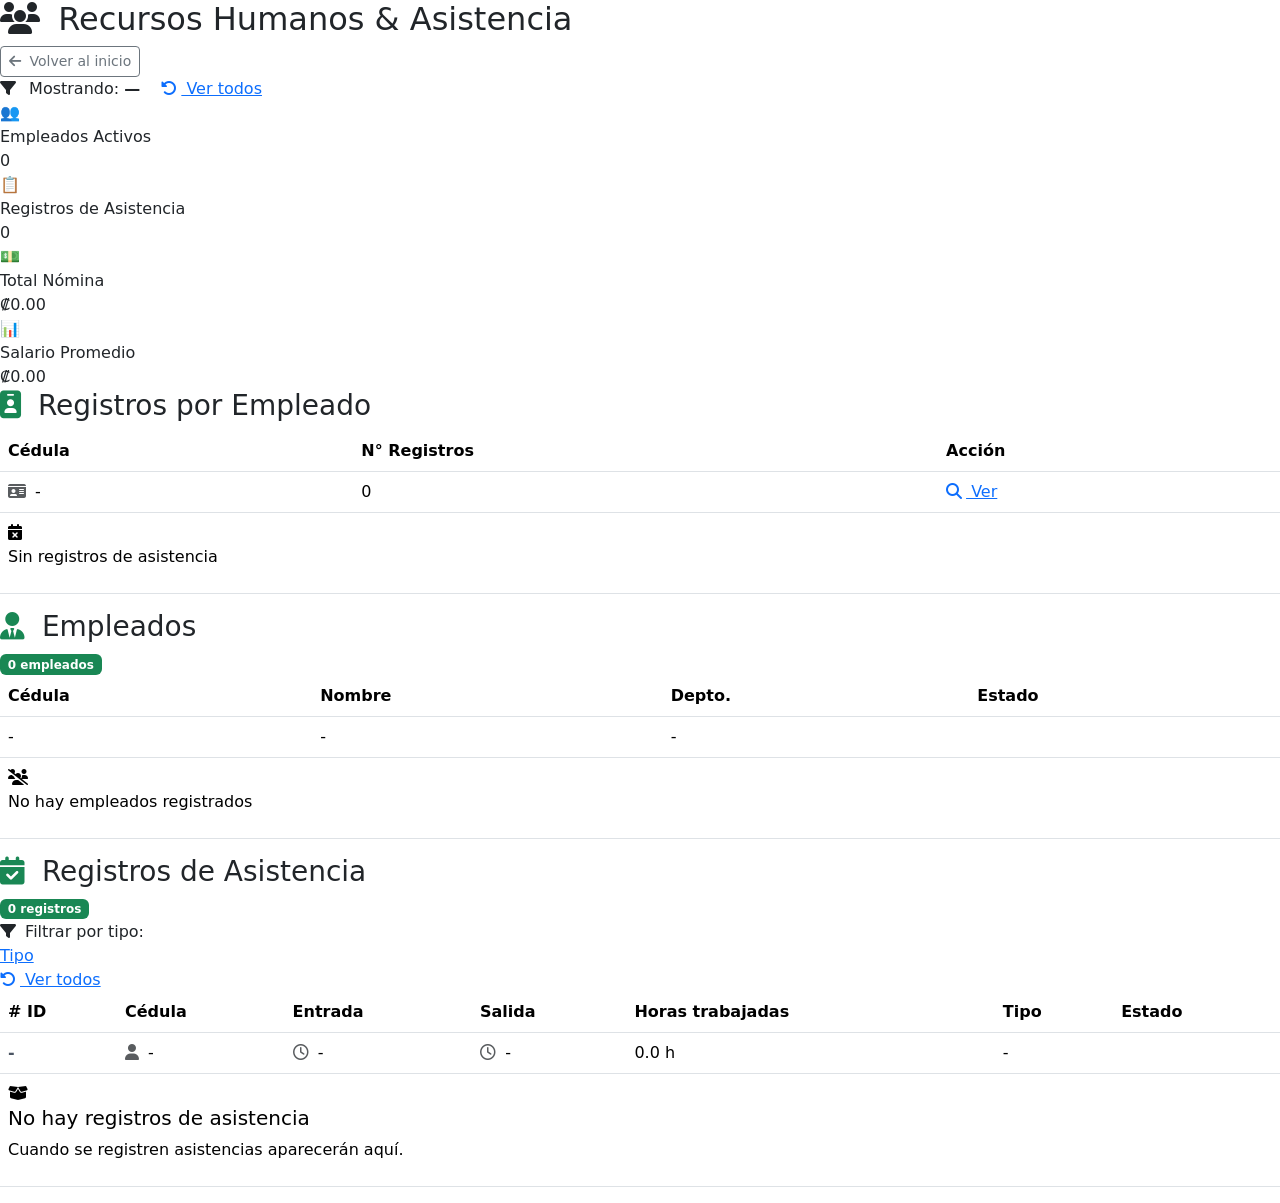
==== Macrobiotica/src/main/resources/templates/admin-rrhh.html @ abfe8f9d "Recursos Humanos/Asistencia" ====
<!DOCTYPE html>
<html lang="es" xmlns:th="http://www.thymeleaf.org">
<head>
    <meta charset="UTF-8">
    <meta name="viewport" content="width=device-width, initial-scale=1.0">
    <title>RRHH / Asistencia - Admin | Salud con Amor</title>

    <!-- Google Fonts -->
    <link href="https://fonts.googleapis.com/css2?family=Outfit:wght@300;400;500;600;700&display=swap" rel="stylesheet">
    <!-- Bootstrap -->
    <link href="https://cdn.jsdelivr.net/npm/bootstrap@5.3.3/dist/css/bootstrap.min.css" rel="stylesheet" crossorigin="anonymous">
    <!-- Font Awesome -->
    <link rel="stylesheet" href="https://cdnjs.cloudflare.com/ajax/libs/font-awesome/6.4.0/css/all.min.css">
    <!-- CSS propio -->
    <link rel="stylesheet" th:href="@{/css/admin-rrhh.css}">
</head>
<body>

<main class="rrhh-container">

    <!-- ══ ENCABEZADO ══ -->
    <div class="rrhh-header">
        <h2>
            <i class="fas fa-users me-2" style="color: var(--accent-green);"></i>
            Recursos Humanos &amp; Asistencia
        </h2>
        <a th:href="@{/}" class="btn btn-outline-secondary btn-sm">
            <i class="fas fa-arrow-left me-1"></i> Volver al inicio
        </a>
    </div>

    <!-- Alerta de filtro activo -->
    <div th:if="${filtroActivo}" class="alert-filter">
        <i class="fas fa-filter me-2"></i>
        Mostrando: <strong th:text="${filtroActivo}">—</strong>
        <a th:href="@{/admin/rrhh}" class="btn-reset ms-3">
            <i class="fas fa-rotate-left me-1"></i> Ver todos
        </a>
    </div>

    <!-- ══ KPIs ══ -->
    <div class="kpi-grid">
        <div class="kpi-card">
            <div class="kpi-icon">👥</div>
            <div class="kpi-label">Empleados Activos</div>
            <div class="kpi-value" th:text="${totalEmpleados}">0</div>
        </div>
        <div class="kpi-card kpi-blue">
            <div class="kpi-icon">📋</div>
            <div class="kpi-label">Registros de Asistencia</div>
            <div class="kpi-value" th:text="${totalRegistros}">0</div>
        </div>
        <div class="kpi-card kpi-amber">
            <div class="kpi-icon">💵</div>
            <div class="kpi-label">Total Nómina</div>
            <div class="kpi-value"
                 th:text="'₡' + ${#numbers.formatDecimal(totalNomina, 1, 'COMMA', 2, 'POINT')}">
                ₡0.00
            </div>
        </div>
        <div class="kpi-card kpi-purple">
            <div class="kpi-icon">📊</div>
            <div class="kpi-label">Salario Promedio</div>
            <div class="kpi-value"
                 th:text="'₡' + ${#numbers.formatDecimal(promedioSalario, 1, 'COMMA', 2, 'POINT')}">
                ₡0.00
            </div>
        </div>
    </div>

    <!-- ══ RESÚMENES ══ -->
    <div class="resumen-grid">

        <!-- Asistencias por empleado -->
        <div class="glass-card">
            <div class="glass-card-header">
                <h3><i class="fas fa-id-badge me-2 text-success"></i> Registros por Empleado</h3>
            </div>
            <div class="table-responsive">
                <table class="table custom-table">
                    <thead>
                        <tr>
                            <th>Cédula</th>
                            <th>N° Registros</th>
                            <th>Acción</th>
                        </tr>
                    </thead>
                    <tbody>
                        <tr th:each="fila : ${registrosPorEmpleado}">
                            <td>
                                <i class="fas fa-id-card text-muted me-1"></i>
                                <span th:text="${fila[0]}">-</span>
                            </td>
                            <td>
                                <span class="badge-count" th:text="${fila[1]}">0</span>
                            </td>
                            <td>
                                <a th:href="@{/admin/rrhh/empleado/{c}(c=${fila[0]})}"
                                   class="btn-filter-sm">
                                    <i class="fas fa-search me-1"></i> Ver
                                </a>
                            </td>
                        </tr>
                        <tr th:if="${registrosPorEmpleado.empty}">
                            <td colspan="3">
                                <div class="empty-state">
                                    <div class="empty-icon"><i class="fas fa-calendar-xmark"></i></div>
                                    <p>Sin registros de asistencia</p>
                                </div>
                            </td>
                        </tr>
                    </tbody>
                </table>
            </div>
        </div>

        <!-- Lista de empleados -->
        <div class="glass-card">
            <div class="glass-card-header">
                <h3><i class="fas fa-user-tie me-2 text-success"></i> Empleados</h3>
                <span class="badge bg-success" th:text="${totalEmpleados} + ' empleados'">0 empleados</span>
            </div>
            <div class="table-responsive">
                <table class="table custom-table">
                    <thead>
                        <tr>
                            <th>Cédula</th>
                            <th>Nombre</th>
                            <th>Depto.</th>
                            <th>Estado</th>
                        </tr>
                    </thead>
                    <tbody>
                        <tr th:each="emp : ${empleados}">
                            <td th:text="${emp.cedula}">-</td>
                            <td>
                                <span th:text="${emp.nombre + ' ' + (emp.apellidoPaterno ?: '')}">-</span>
                            </td>
                            <td>
                                <span class="badge-depto" th:text="${emp.idDepartamento}">-</span>
                            </td>
                            <td>
                                <span class="estado-badge"
                                      th:classappend="${emp.idEstado == 1} ? 'activo' : 'inactivo'"
                                      th:text="${emp.idEstado == 1} ? 'Activo' : 'Inactivo'">
                                </span>
                            </td>
                        </tr>
                        <tr th:if="${empleados.empty}">
                            <td colspan="4">
                                <div class="empty-state">
                                    <div class="empty-icon"><i class="fas fa-users-slash"></i></div>
                                    <p>No hay empleados registrados</p>
                                </div>
                            </td>
                        </tr>
                    </tbody>
                </table>
            </div>
        </div>

    </div>

    <!-- ══ TABLA PRINCIPAL DE ASISTENCIA ══ -->
    <div class="glass-card">
        <div class="glass-card-header">
            <h3><i class="fas fa-calendar-check me-2 text-success"></i> Registros de Asistencia</h3>
            <span class="badge bg-success" th:text="${asistencias.size()} + ' registros'">0 registros</span>
        </div>

        <!-- Filtros rápidos por tipo -->
        <div class="filter-bar">
            <label><i class="fas fa-filter me-1"></i> Filtrar por tipo:</label>
            <div th:each="tipo : ${tipos}">
                <a th:href="@{/admin/rrhh/tipo/{id}(id=${tipo.idTipoAsistencia})}"
                   class="btn-filter"
                   th:text="${tipo.nombre}">
                    Tipo
                </a>
            </div>
            <a th:href="@{/admin/rrhh}" class="btn-reset">
                <i class="fas fa-rotate-left me-1"></i> Ver todos
            </a>
        </div>

        <!-- Tabla -->
        <div class="table-responsive">
            <table class="table custom-table">
                <thead>
                    <tr>
                        <th># ID</th>
                        <th>Cédula</th>
                        <th>Entrada</th>
                        <th>Salida</th>
                        <th>Horas trabajadas</th>
                        <th>Tipo</th>
                        <th>Estado</th>
                    </tr>
                </thead>
                <tbody>
                    <tr th:each="a : ${asistencias}">
                        <td>
                            <span class="fw-bold" style="color:#4b5563;" th:text="${a.idAsistencia}">-</span>
                        </td>
                        <td>
                            <i class="fas fa-user text-muted me-1"></i>
                            <span th:text="${a.cedula}">-</span>
                        </td>
                        <td>
                            <i class="far fa-clock text-muted me-1"></i>
                            <span th:text="${a.entrada != null ? #dates.format(a.entrada, 'dd/MM/yyyy HH:mm') : '-'}">-</span>
                        </td>
                        <td>
                            <i class="far fa-clock text-muted me-1"></i>
                            <span th:text="${a.salida != null ? #dates.format(a.salida, 'dd/MM/yyyy HH:mm') : '-'}">-</span>
                        </td>
                        <td>
                            <!-- Horas = diferencia en ms / 3600000 -->
                            <span class="monto"
                                  th:if="${a.entrada != null and a.salida != null}"
                                  th:text="${#numbers.formatDecimal((a.salida.time - a.entrada.time) / 3600000.0, 1, 'POINT', 1, 'POINT') + ' h'}">
                                0.0 h
                            </span>
                        </td>
                        <td>
                            <span class="tipo-badge" th:text="${a.idTipoAsistencia}">-</span>
                        </td>
                        <td>
                            <span class="estado-badge"
                                  th:classappend="${a.idEstado == 1} ? 'activo' : 'inactivo'"
                                  th:text="${a.idEstado == 1} ? 'Activo' : 'Inactivo'">
                            </span>
                        </td>
                    </tr>

                    <!-- Fila vacía -->
                    <tr th:if="${asistencias.empty}">
                        <td colspan="7">
                            <div class="empty-state">
                                <div class="empty-icon"><i class="fas fa-box-open"></i></div>
                                <h5>No hay registros de asistencia</h5>
                                <p>Cuando se registren asistencias aparecerán aquí.</p>
                            </div>
                        </td>
                    </tr>
                </tbody>
            </table>
        </div>
    </div>

</main>

<!-- Scripts -->
<script src="https://cdn.jsdelivr.net/npm/bootstrap@5.3.3/dist/js/bootstrap.bundle.min.js" crossorigin="anonymous"></script>

</body>
</html>
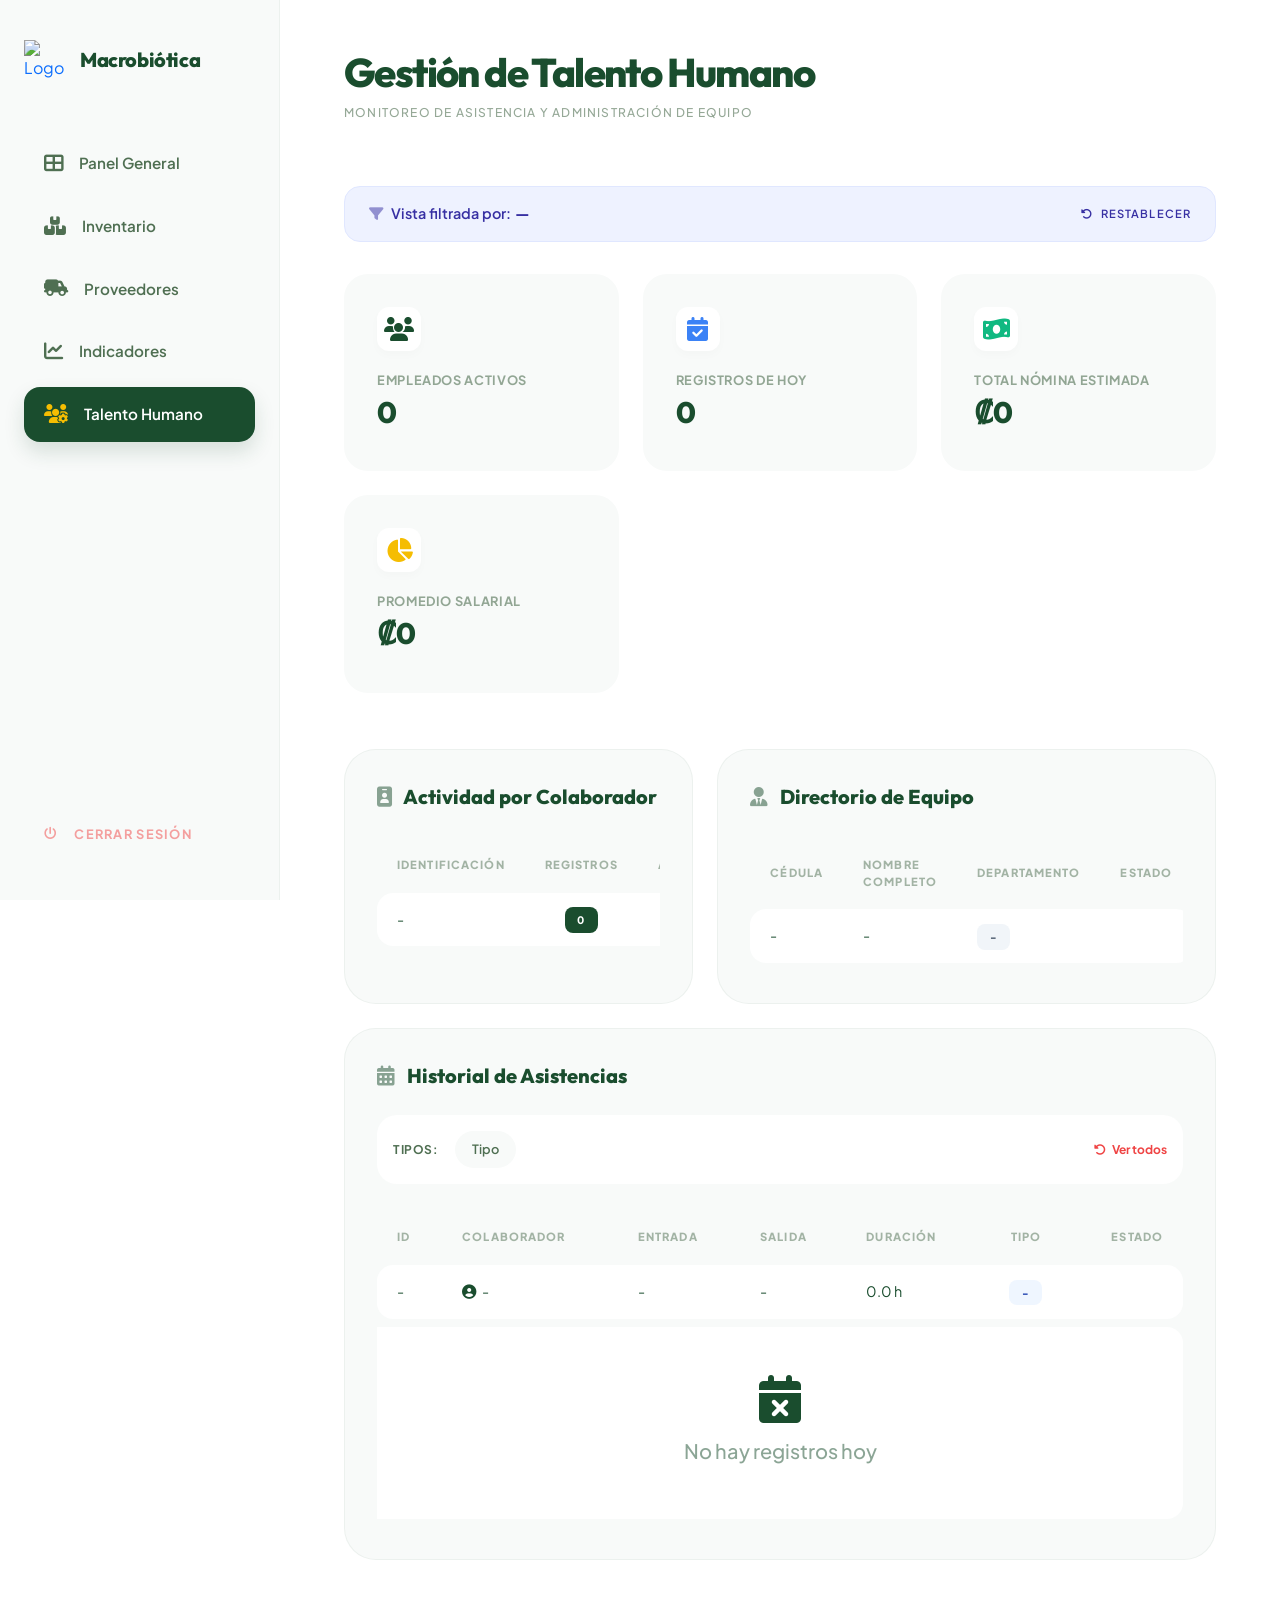
==== commit c4a6cb69: "Actualizacion de vistas de provedores y admin" ====
--- a/Macrobiotica/src/main/resources/templates/admin-rrhh.html
+++ b/Macrobiotica/src/main/resources/templates/admin-rrhh.html
@@ -1,112 +1,663 @@
 <!DOCTYPE html>
 <html lang="es" xmlns:th="http://www.thymeleaf.org">
+
 <head>
     <meta charset="UTF-8">
     <meta name="viewport" content="width=device-width, initial-scale=1.0">
-    <title>RRHH / Asistencia - Admin | Salud con Amor</title>
+    <title>Talento Humano | Salud con Amor</title>
 
     <!-- Google Fonts -->
-    <link href="https://fonts.googleapis.com/css2?family=Outfit:wght@300;400;500;600;700&display=swap" rel="stylesheet">
-    <!-- Bootstrap -->
-    <link href="https://cdn.jsdelivr.net/npm/bootstrap@5.3.3/dist/css/bootstrap.min.css" rel="stylesheet" crossorigin="anonymous">
-    <!-- Font Awesome -->
-    <link rel="stylesheet" href="https://cdnjs.cloudflare.com/ajax/libs/font-awesome/6.4.0/css/all.min.css">
-    <!-- CSS propio -->
-    <link rel="stylesheet" th:href="@{/css/admin-rrhh.css}">
+    <link
+        href="https://fonts.googleapis.com/css2?family=Outfit:wght@300;400;600;800&family=Plus+Jakarta+Sans:wght@400;500;700&display=swap"
+        rel="stylesheet">
+
+    <!-- Icons -->
+    <link href="https://cdnjs.cloudflare.com/ajax/libs/font-awesome/6.5.1/css/all.min.css" rel="stylesheet">
+
+    <!-- Bootstrap 5 -->
+    <link href="https://cdn.jsdelivr.net/npm/bootstrap@5.3.3/dist/css/bootstrap.min.css" rel="stylesheet">
+
+    <style>
+        :root {
+            --primary: #1a4d2e;
+            --secondary: #4f6f52;
+            --accent: #f5bd02;
+            --bg-light: #f8faf9;
+            --white: #ffffff;
+            --danger: #ef4444;
+            --success: #10b981;
+            --info: #3b82f6;
+            --transition: all 0.4s cubic-bezier(0.4, 0, 0.2, 1);
+        }
+
+        body {
+            background-color: var(--white);
+            color: var(--primary);
+            font-family: 'Plus Jakarta Sans', sans-serif;
+            min-height: 100vh;
+            margin: 0;
+            display: flex;
+        }
+
+        /* Side Navigation */
+        .side-nav {
+            width: 280px;
+            background: var(--bg-light);
+            border-right: 1px solid rgba(26, 77, 46, 0.05);
+            height: 100vh;
+            position: fixed;
+            padding: 2.5rem 1.5rem;
+            display: flex;
+            flex-direction: column;
+            z-index: 100;
+        }
+
+        .nav-brand {
+            display: flex;
+            align-items: center;
+            gap: 1rem;
+            margin-bottom: 3.5rem;
+            text-decoration: none;
+        }
+
+        .nav-brand img {
+            width: 40px;
+        }
+
+        .nav-brand span {
+            font-family: 'Outfit', sans-serif;
+            font-weight: 800;
+            color: var(--primary);
+            font-size: 1.25rem;
+            letter-spacing: -0.02em;
+        }
+
+        .nav-list {
+            list-style: none;
+            padding: 0;
+            margin: 0;
+            flex-grow: 1;
+        }
+
+        .nav-item {
+            margin-bottom: 0.5rem;
+        }
+
+        .nav-link-item {
+            display: flex;
+            align-items: center;
+            gap: 1rem;
+            padding: 1rem 1.25rem;
+            border-radius: 16px;
+            color: var(--secondary);
+            text-decoration: none;
+            font-weight: 600;
+            font-size: 0.95rem;
+            transition: var(--transition);
+        }
+
+        .nav-link-item i {
+            font-size: 1.2rem;
+            transition: var(--transition);
+        }
+
+        .nav-link-item:hover {
+            background: var(--white);
+            color: var(--primary);
+            transform: translateX(5px);
+        }
+
+        .nav-link-item.active {
+            background: var(--primary);
+            color: var(--white);
+            box-shadow: 0 10px 20px rgba(26, 77, 46, 0.15);
+        }
+
+        .nav-link-item.active i {
+            color: var(--accent);
+        }
+
+        /* Content Area */
+        .content-area {
+            margin-left: 280px;
+            flex-grow: 1;
+            padding: 3rem 4rem;
+            background: var(--white);
+            width: calc(100% - 280px);
+            animation: revealHub 0.8s cubic-bezier(0.16, 1, 0.3, 1) forwards;
+        }
+
+        .page-header {
+            margin-bottom: 3rem;
+            display: flex;
+            justify-content: space-between;
+            align-items: flex-end;
+        }
+
+        .header-info h1 {
+            font-family: 'Outfit', sans-serif;
+            font-weight: 800;
+            font-size: 2.5rem;
+            letter-spacing: -0.04em;
+            margin-bottom: 0.5rem;
+        }
+
+        .header-info p {
+            color: var(--secondary);
+            font-weight: 500;
+            opacity: 0.6;
+            text-transform: uppercase;
+            letter-spacing: 0.1em;
+            font-size: 0.75rem;
+        }
+
+        /* KPI Section */
+        .kpi-row {
+            display: grid;
+            grid-template-columns: repeat(auto-fit, minmax(240px, 1fr));
+            gap: 1.5rem;
+            margin-bottom: 3.5rem;
+        }
+
+        .kpi-box {
+            background: var(--bg-light);
+            border-radius: 24px;
+            padding: 2rem;
+            border: 1px solid transparent;
+            transition: var(--transition);
+            display: flex;
+            flex-direction: column;
+        }
+
+        .kpi-box:hover {
+            background: var(--white);
+            border-color: var(--primary);
+            transform: translateY(-5px);
+            box-shadow: 0 20px 40px rgba(26, 77, 46, 0.05);
+        }
+
+        .kpi-icon {
+            font-size: 1.5rem;
+            margin-bottom: 1.25rem;
+            width: 44px;
+            height: 44px;
+            background: var(--white);
+            border-radius: 12px;
+            display: flex;
+            align-items: center;
+            justify-content: center;
+            color: var(--primary);
+            box-shadow: 0 4px 10px rgba(0, 0, 0, 0.02);
+        }
+
+        .kpi-value {
+            font-family: 'Outfit', sans-serif;
+            font-weight: 800;
+            font-size: 1.85rem;
+            display: block;
+            margin-bottom: 0.25rem;
+            color: var(--primary);
+        }
+
+        .kpi-label {
+            font-size: 0.8rem;
+            font-weight: 700;
+            color: var(--secondary);
+            text-transform: uppercase;
+            letter-spacing: 0.05em;
+            opacity: 0.6;
+        }
+
+        /* Cards and Tables */
+        .minimal-card {
+            background: var(--bg-light);
+            border-radius: 32px;
+            padding: 2rem;
+            border: 1px solid rgba(26, 77, 46, 0.05);
+            margin-bottom: 2rem;
+        }
+
+        .card-title {
+            font-family: 'Outfit', sans-serif;
+            font-weight: 800;
+            font-size: 1.25rem;
+            margin-bottom: 1.5rem;
+            color: var(--primary);
+            display: flex;
+            align-items: center;
+            justify-content: space-between;
+        }
+
+        .custom-table {
+            width: 100%;
+            border-collapse: separate;
+            border-spacing: 0 0.5rem;
+        }
+
+        .custom-table th {
+            padding: 0.75rem 1.25rem;
+            font-size: 0.7rem;
+            font-weight: 800;
+            text-transform: uppercase;
+            letter-spacing: 0.1em;
+            color: var(--secondary);
+            opacity: 0.5;
+            border: none;
+        }
+
+        .custom-table td {
+            padding: 1rem 1.25rem;
+            background: var(--white);
+            border: none;
+            vertical-align: middle;
+            font-size: 0.9rem;
+        }
+
+        .custom-table td:first-child {
+            border-radius: 16px 0 0 16px;
+        }
+
+        .custom-table td:last-child {
+            border-radius: 0 16px 16px 0;
+        }
+
+        .custom-table tbody tr {
+            transition: var(--transition);
+        }
+
+        .custom-table tbody tr:hover td {
+            background: #f0f4f2;
+        }
+
+        /* Badges */
+        .badge-pill {
+            font-size: 0.65rem;
+            font-weight: 800;
+            text-transform: uppercase;
+            letter-spacing: 0.05em;
+            padding: 0.4rem 0.8rem;
+            border-radius: 8px;
+        }
+
+        .badge-active {
+            background: #f0fdf4;
+            color: #166534;
+        }
+
+        .badge-inactive {
+            background: #fef2f2;
+            color: #991b1b;
+        }
+
+        .badge-count {
+            background: var(--primary);
+            color: var(--white);
+        }
+
+        .btn-filter-sm {
+            background: var(--bg-light);
+            color: var(--primary);
+            border: none;
+            padding: 0.4rem 1rem;
+            border-radius: 10px;
+            font-weight: 700;
+            font-size: 0.75rem;
+            text-decoration: none;
+            transition: var(--transition);
+        }
+
+        .btn-filter-sm:hover {
+            background: var(--primary);
+            color: var(--white);
+        }
+
+        /* Filter bar */
+        .filter-toolbar {
+            display: flex;
+            align-items: center;
+            gap: 1rem;
+            margin-bottom: 1.5rem;
+            padding: 1rem;
+            background: var(--white);
+            border-radius: 20px;
+            flex-wrap: wrap;
+        }
+
+        .filter-label {
+            font-weight: 700;
+            font-size: 0.75rem;
+            color: var(--secondary);
+            text-transform: uppercase;
+            letter-spacing: 0.05em;
+        }
+
+        .tag-filter {
+            background: var(--bg-light);
+            color: var(--secondary);
+            padding: 0.5rem 1rem;
+            border-radius: 99px;
+            font-size: 0.8rem;
+            font-weight: 600;
+            text-decoration: none;
+            transition: var(--transition);
+            border: 1px solid transparent;
+        }
+
+        .tag-filter:hover {
+            border-color: var(--primary);
+            color: var(--primary);
+            background: var(--white);
+        }
+
+        .tag-reset {
+            color: var(--danger);
+            font-weight: 700;
+            font-size: 0.75rem;
+            text-decoration: none;
+            margin-left: auto;
+        }
+
+        .btn-logout {
+            margin-top: auto;
+            background: transparent;
+            border: none;
+            color: var(--danger);
+            font-weight: 700;
+            font-size: 0.8rem;
+            opacity: 0.5;
+            transition: var(--transition);
+            text-transform: uppercase;
+            letter-spacing: 0.1em;
+            text-align: left;
+            padding: 1rem 1.25rem;
+            display: flex;
+            align-items: center;
+            gap: 1rem;
+        }
+
+        .btn-logout:hover {
+            opacity: 1;
+            transform: translateX(5px);
+        }
+
+        @keyframes revealHub {
+            from {
+                opacity: 0;
+                transform: translateY(30px);
+            }
+
+            to {
+                opacity: 1;
+                transform: translateY(0);
+            }
+        }
+
+        @media (max-width: 1200px) {
+            .side-nav {
+                width: 80px;
+                padding: 2rem 1rem;
+            }
+
+            .nav-brand span,
+            .nav-link-item span,
+            .btn-logout span {
+                display: none;
+            }
+
+            .content-area {
+                margin-left: 80px;
+                padding: 2rem;
+                width: calc(100% - 80px);
+            }
+        }
+
+        .alert-filter {
+            background: #eef2ff;
+            border: 1px solid #e0e7ff;
+            color: #3730a3;
+            border-radius: 16px;
+            padding: 1rem 1.5rem;
+            margin-bottom: 2rem;
+            display: flex;
+            align-items: center;
+            font-weight: 600;
+            font-size: 0.9rem;
+        }
+    </style>
 </head>
+
 <body>
 
-<main class="rrhh-container">
-
-    <!-- ══ ENCABEZADO ══ -->
-    <div class="rrhh-header">
-        <h2>
-            <i class="fas fa-users me-2" style="color: var(--accent-green);"></i>
-            Recursos Humanos &amp; Asistencia
-        </h2>
-        <a th:href="@{/}" class="btn btn-outline-secondary btn-sm">
-            <i class="fas fa-arrow-left me-1"></i> Volver al inicio
+    <!-- SIDE NAVIGATION -->
+    <nav class="side-nav">
+        <a href="/" class="nav-brand">
+            <img th:src="@{/images/image.png}" alt="Logo">
+            <span>Macrobiótica</span>
         </a>
-    </div>
-
-    <!-- Alerta de filtro activo -->
-    <div th:if="${filtroActivo}" class="alert-filter">
-        <i class="fas fa-filter me-2"></i>
-        Mostrando: <strong th:text="${filtroActivo}">—</strong>
-        <a th:href="@{/admin/rrhh}" class="btn-reset ms-3">
-            <i class="fas fa-rotate-left me-1"></i> Ver todos
-        </a>
-    </div>
-
-    <!-- ══ KPIs ══ -->
-    <div class="kpi-grid">
-        <div class="kpi-card">
-            <div class="kpi-icon">👥</div>
-            <div class="kpi-label">Empleados Activos</div>
-            <div class="kpi-value" th:text="${totalEmpleados}">0</div>
+
+        <ul class="nav-list">
+            <li class="nav-item">
+                <a href="/" class="nav-link-item">
+                    <i class="fas fa-th-large"></i>
+                    <span>Panel General</span>
+                </a>
+            </li>
+            <li class="nav-item">
+                <a href="/producto/inventario" class="nav-link-item">
+                    <i class="fas fa-boxes-stacked"></i>
+                    <span>Inventario</span>
+                </a>
+            </li>
+            <li class="nav-item">
+                <a href="/provedores" class="nav-link-item">
+                    <i class="fas fa-truck-field"></i>
+                    <span>Proveedores</span>
+                </a>
+            </li>
+            <li class="nav-item">
+                <a href="/admin/ventas" class="nav-link-item">
+                    <i class="fas fa-chart-line"></i>
+                    <span>Indicadores</span>
+                </a>
+            </li>
+            <li class="nav-item">
+                <a href="/admin/rrhh" class="nav-link-item active">
+                    <i class="fas fa-users-gear"></i>
+                    <span>Talento Humano</span>
+                </a>
+            </li>
+        </ul>
+
+        <form th:action="@{/logout}" method="post">
+            <button type="submit" class="btn-logout">
+                <i class="fas fa-power-off"></i>
+                <span>Cerrar Sesión</span>
+            </button>
+        </form>
+    </nav>
+
+    <!-- CONTENT AREA -->
+    <main class="content-area">
+
+        <header class="page-header">
+            <div class="header-info">
+                <h1>Gestión de Talento Humano</h1>
+                <p>Monitoreo de asistencia y administración de equipo</p>
+            </div>
+        </header>
+
+        <!-- Alerta de filtro activo -->
+        <div th:if="${filtroActivo}" class="alert-filter">
+            <i class="fas fa-filter me-2 opacity-50"></i>
+            Vista filtrada por: <strong class="ms-1" th:text="${filtroActivo}">—</strong>
+            <a th:href="@{/admin/rrhh}" class="ms-auto text-decoration-none fw-800"
+                style="color: inherit; font-size: 0.7rem; text-transform: uppercase; letter-spacing: 0.1em;">
+                <i class="fas fa-rotate-left me-1"></i> Restablecer
+            </a>
         </div>
-        <div class="kpi-card kpi-blue">
-            <div class="kpi-icon">📋</div>
-            <div class="kpi-label">Registros de Asistencia</div>
-            <div class="kpi-value" th:text="${totalRegistros}">0</div>
+
+        <!-- ══ KPIs ══ -->
+        <div class="kpi-row">
+            <div class="kpi-box">
+                <div class="kpi-icon"><i class="fas fa-users"></i></div>
+                <span class="kpi-label">Empleados Activos</span>
+                <span class="kpi-value" th:text="${totalEmpleados}">0</span>
+            </div>
+            <div class="kpi-box">
+                <div class="kpi-icon" style="color: var(--info);"><i class="fas fa-calendar-check"></i></div>
+                <span class="kpi-label">Registros de Hoy</span>
+                <span class="kpi-value" th:text="${totalRegistros}">0</span>
+            </div>
+            <div class="kpi-box">
+                <div class="kpi-icon" style="color: var(--success);"><i class="fas fa-money-bill-wave"></i></div>
+                <span class="kpi-label">Total Nómina Estimada</span>
+                <span class="kpi-value"
+                    th:text="'₡' + ${#numbers.formatDecimal(totalNomina, 1, 'COMMA', 0, 'POINT')}">₡0</span>
+            </div>
+            <div class="kpi-box">
+                <div class="kpi-icon" style="color: var(--accent);"><i class="fas fa-chart-pie"></i></div>
+                <span class="kpi-label">Promedio Salarial</span>
+                <span class="kpi-value"
+                    th:text="'₡' + ${#numbers.formatDecimal(promedioSalario, 1, 'COMMA', 0, 'POINT')}">₡0</span>
+            </div>
         </div>
-        <div class="kpi-card kpi-amber">
-            <div class="kpi-icon">💵</div>
-            <div class="kpi-label">Total Nómina</div>
-            <div class="kpi-value"
-                 th:text="'₡' + ${#numbers.formatDecimal(totalNomina, 1, 'COMMA', 2, 'POINT')}">
-                ₡0.00
+
+        <div class="row g-4 mb-4">
+            <!-- Asistencias por empleado -->
+            <div class="col-lg-5">
+                <div class="minimal-card h-100 mb-0">
+                    <div class="card-title">
+                        <span><i class="fas fa-id-badge me-2 opacity-50"></i> Actividad por Colaborador</span>
+                    </div>
+                    <div class="table-responsive">
+                        <table class="custom-table">
+                            <thead>
+                                <tr>
+                                    <th>Identificación</th>
+                                    <th class="text-center">Registros</th>
+                                    <th class="text-end">Acción</th>
+                                </tr>
+                            </thead>
+                            <tbody>
+                                <tr th:each="fila : ${registrosPorEmpleado}">
+                                    <td class="fw-700" th:text="${fila[0]}">-</td>
+                                    <td class="text-center">
+                                        <span class="badge-pill badge-count" th:text="${fila[1]}">0</span>
+                                    </td>
+                                    <td class="text-end">
+                                        <a th:href="@{/admin/rrhh/empleado/{c}(c=${fila[0]})}" class="btn-filter-sm">
+                                            <i class="fas fa-search"></i>
+                                        </a>
+                                    </td>
+                                </tr>
+                            </tbody>
+                        </table>
+                    </div>
+                </div>
+            </div>
+
+            <!-- Lista de empleados -->
+            <div class="col-lg-7">
+                <div class="minimal-card h-100 mb-0">
+                    <div class="card-title">
+                        <span><i class="fas fa-user-tie me-2 opacity-50"></i> Directorio de Equipo</span>
+                        <span class="fw-800 opacity-40" style="font-size: 0.7rem;"
+                            th:text="${totalEmpleados} + ' TOTALES'"></span>
+                    </div>
+                    <div class="table-responsive">
+                        <table class="custom-table">
+                            <thead>
+                                <tr>
+                                    <th>Cédula</th>
+                                    <th>Nombre Completo</th>
+                                    <th>Departamento</th>
+                                    <th class="text-end">Estado</th>
+                                </tr>
+                            </thead>
+                            <tbody>
+                                <tr th:each="emp : ${empleados}">
+                                    <td class="fw-800 opacity-60" th:text="${emp.cedula}">-</td>
+                                    <td class="fw-700" th:text="${emp.nombre + ' ' + (emp.apellidoPaterno ?: '')}">-
+                                    </td>
+                                    <td>
+                                        <span class="badge-pill" style="background: #f1f5f9; color: #475569;"
+                                            th:text="${emp.idDepartamento}">-</span>
+                                    </td>
+                                    <td class="text-end">
+                                        <span class="badge-pill"
+                                            th:classappend="${emp.idEstado == 1} ? 'badge-active' : 'badge-inactive'"
+                                            th:text="${emp.idEstado == 1} ? 'ACTIVO' : 'INACTIVO'"></span>
+                                    </td>
+                                </tr>
+                            </tbody>
+                        </table>
+                    </div>
+                </div>
             </div>
         </div>
-        <div class="kpi-card kpi-purple">
-            <div class="kpi-icon">📊</div>
-            <div class="kpi-label">Salario Promedio</div>
-            <div class="kpi-value"
-                 th:text="'₡' + ${#numbers.formatDecimal(promedioSalario, 1, 'COMMA', 2, 'POINT')}">
-                ₡0.00
-            </div>
-        </div>
-    </div>
-
-    <!-- ══ RESÚMENES ══ -->
-    <div class="resumen-grid">
-
-        <!-- Asistencias por empleado -->
-        <div class="glass-card">
-            <div class="glass-card-header">
-                <h3><i class="fas fa-id-badge me-2 text-success"></i> Registros por Empleado</h3>
-            </div>
+
+        <!-- ══ TABLA PRINCIPAL DE ASISTENCIA ══ -->
+        <div class="minimal-card">
+            <div class="card-title">
+                <span><i class="fas fa-calendar-alt me-2 opacity-50"></i> Historial de Asistencias</span>
+            </div>
+
+            <!-- Filtros rápidos -->
+            <div class="filter-toolbar">
+                <span class="filter-label">Tipos:</span>
+                <a th:each="tipo : ${tipos}" th:href="@{/admin/rrhh/tipo/{id}(id=${tipo.idTipoAsistencia})}"
+                    class="tag-filter" th:text="${tipo.nombre}">Tipo</a>
+                <a th:href="@{/admin/rrhh}" class="tag-reset"><i class="fas fa-rotate-left me-1"></i> Ver todos</a>
+            </div>
+
             <div class="table-responsive">
-                <table class="table custom-table">
+                <table class="custom-table">
                     <thead>
                         <tr>
-                            <th>Cédula</th>
-                            <th>N° Registros</th>
-                            <th>Acción</th>
+                            <th>ID</th>
+                            <th>Colaborador</th>
+                            <th>Entrada</th>
+                            <th>Salida</th>
+                            <th>Duración</th>
+                            <th class="text-center">Tipo</th>
+                            <th class="text-end">Estado</th>
                         </tr>
                     </thead>
                     <tbody>
-                        <tr th:each="fila : ${registrosPorEmpleado}">
-                            <td>
-                                <i class="fas fa-id-card text-muted me-1"></i>
-                                <span th:text="${fila[0]}">-</span>
+                        <tr th:each="a : ${asistencias}">
+                            <td class="fw-800 opacity-40" th:text="${a.idAsistencia}">-</td>
+                            <td class="fw-700">
+                                <i class="fas fa-user-circle me-1 opacity-20"></i>
+                                <span th:text="${a.cedula}">-</span>
                             </td>
                             <td>
-                                <span class="badge-count" th:text="${fila[1]}">0</span>
+                                <span class="opacity-70"
+                                    th:text="${a.entrada != null ? #dates.format(a.entrada, 'dd/MM/yyyy HH:mm') : '-'}">-</span>
                             </td>
                             <td>
-                                <a th:href="@{/admin/rrhh/empleado/{c}(c=${fila[0]})}"
-                                   class="btn-filter-sm">
-                                    <i class="fas fa-search me-1"></i> Ver
-                                </a>
+                                <span class="opacity-70"
+                                    th:text="${a.salida != null ? #dates.format(a.salida, 'dd/MM/yyyy HH:mm') : '-'}">-</span>
+                            </td>
+                            <td class="fw-700">
+                                <span th:if="${a.entrada != null and a.salida != null}"
+                                    th:text="${#numbers.formatDecimal((a.salida.time - a.entrada.time) / 3600000.0, 1, 'POINT', 1, 'POINT') + ' h'}">
+                                    0.0 h
+                                </span>
+                            </td>
+                            <td class="text-center">
+                                <span class="badge-pill" style="background: #eff6ff; color: #1e40af;"
+                                    th:text="${a.idTipoAsistencia}">-</span>
+                            </td>
+                            <td class="text-end">
+                                <span class="badge-pill"
+                                    th:classappend="${a.idEstado == 1} ? 'badge-active' : 'badge-inactive'"
+                                    th:text="${a.idEstado == 1} ? 'OK' : 'ERR'"></span>
                             </td>
                         </tr>
-                        <tr th:if="${registrosPorEmpleado.empty}">
-                            <td colspan="3">
-                                <div class="empty-state">
-                                    <div class="empty-icon"><i class="fas fa-calendar-xmark"></i></div>
-                                    <p>Sin registros de asistencia</p>
-                                </div>
+                        <tr th:if="${asistencias.empty}">
+                            <td colspan="7" class="text-center py-5">
+                                <i class="fas fa-calendar-xmark mb-3 opacity-20" style="font-size: 3rem;"></i>
+                                <h5 class="opacity-50">No hay registros hoy</h5>
                             </td>
                         </tr>
                     </tbody>
@@ -114,144 +665,10 @@
             </div>
         </div>
 
-        <!-- Lista de empleados -->
-        <div class="glass-card">
-            <div class="glass-card-header">
-                <h3><i class="fas fa-user-tie me-2 text-success"></i> Empleados</h3>
-                <span class="badge bg-success" th:text="${totalEmpleados} + ' empleados'">0 empleados</span>
-            </div>
-            <div class="table-responsive">
-                <table class="table custom-table">
-                    <thead>
-                        <tr>
-                            <th>Cédula</th>
-                            <th>Nombre</th>
-                            <th>Depto.</th>
-                            <th>Estado</th>
-                        </tr>
-                    </thead>
-                    <tbody>
-                        <tr th:each="emp : ${empleados}">
-                            <td th:text="${emp.cedula}">-</td>
-                            <td>
-                                <span th:text="${emp.nombre + ' ' + (emp.apellidoPaterno ?: '')}">-</span>
-                            </td>
-                            <td>
-                                <span class="badge-depto" th:text="${emp.idDepartamento}">-</span>
-                            </td>
-                            <td>
-                                <span class="estado-badge"
-                                      th:classappend="${emp.idEstado == 1} ? 'activo' : 'inactivo'"
-                                      th:text="${emp.idEstado == 1} ? 'Activo' : 'Inactivo'">
-                                </span>
-                            </td>
-                        </tr>
-                        <tr th:if="${empleados.empty}">
-                            <td colspan="4">
-                                <div class="empty-state">
-                                    <div class="empty-icon"><i class="fas fa-users-slash"></i></div>
-                                    <p>No hay empleados registrados</p>
-                                </div>
-                            </td>
-                        </tr>
-                    </tbody>
-                </table>
-            </div>
-        </div>
-
-    </div>
-
-    <!-- ══ TABLA PRINCIPAL DE ASISTENCIA ══ -->
-    <div class="glass-card">
-        <div class="glass-card-header">
-            <h3><i class="fas fa-calendar-check me-2 text-success"></i> Registros de Asistencia</h3>
-            <span class="badge bg-success" th:text="${asistencias.size()} + ' registros'">0 registros</span>
-        </div>
-
-        <!-- Filtros rápidos por tipo -->
-        <div class="filter-bar">
-            <label><i class="fas fa-filter me-1"></i> Filtrar por tipo:</label>
-            <div th:each="tipo : ${tipos}">
-                <a th:href="@{/admin/rrhh/tipo/{id}(id=${tipo.idTipoAsistencia})}"
-                   class="btn-filter"
-                   th:text="${tipo.nombre}">
-                    Tipo
-                </a>
-            </div>
-            <a th:href="@{/admin/rrhh}" class="btn-reset">
-                <i class="fas fa-rotate-left me-1"></i> Ver todos
-            </a>
-        </div>
-
-        <!-- Tabla -->
-        <div class="table-responsive">
-            <table class="table custom-table">
-                <thead>
-                    <tr>
-                        <th># ID</th>
-                        <th>Cédula</th>
-                        <th>Entrada</th>
-                        <th>Salida</th>
-                        <th>Horas trabajadas</th>
-                        <th>Tipo</th>
-                        <th>Estado</th>
-                    </tr>
-                </thead>
-                <tbody>
-                    <tr th:each="a : ${asistencias}">
-                        <td>
-                            <span class="fw-bold" style="color:#4b5563;" th:text="${a.idAsistencia}">-</span>
-                        </td>
-                        <td>
-                            <i class="fas fa-user text-muted me-1"></i>
-                            <span th:text="${a.cedula}">-</span>
-                        </td>
-                        <td>
-                            <i class="far fa-clock text-muted me-1"></i>
-                            <span th:text="${a.entrada != null ? #dates.format(a.entrada, 'dd/MM/yyyy HH:mm') : '-'}">-</span>
-                        </td>
-                        <td>
-                            <i class="far fa-clock text-muted me-1"></i>
-                            <span th:text="${a.salida != null ? #dates.format(a.salida, 'dd/MM/yyyy HH:mm') : '-'}">-</span>
-                        </td>
-                        <td>
-                            <!-- Horas = diferencia en ms / 3600000 -->
-                            <span class="monto"
-                                  th:if="${a.entrada != null and a.salida != null}"
-                                  th:text="${#numbers.formatDecimal((a.salida.time - a.entrada.time) / 3600000.0, 1, 'POINT', 1, 'POINT') + ' h'}">
-                                0.0 h
-                            </span>
-                        </td>
-                        <td>
-                            <span class="tipo-badge" th:text="${a.idTipoAsistencia}">-</span>
-                        </td>
-                        <td>
-                            <span class="estado-badge"
-                                  th:classappend="${a.idEstado == 1} ? 'activo' : 'inactivo'"
-                                  th:text="${a.idEstado == 1} ? 'Activo' : 'Inactivo'">
-                            </span>
-                        </td>
-                    </tr>
-
-                    <!-- Fila vacía -->
-                    <tr th:if="${asistencias.empty}">
-                        <td colspan="7">
-                            <div class="empty-state">
-                                <div class="empty-icon"><i class="fas fa-box-open"></i></div>
-                                <h5>No hay registros de asistencia</h5>
-                                <p>Cuando se registren asistencias aparecerán aquí.</p>
-                            </div>
-                        </td>
-                    </tr>
-                </tbody>
-            </table>
-        </div>
-    </div>
-
-</main>
-
-<!-- Scripts -->
-<script src="https://cdn.jsdelivr.net/npm/bootstrap@5.3.3/dist/js/bootstrap.bundle.min.js" crossorigin="anonymous"></script>
-
+    </main>
+
+    <!-- Scripts -->
+    <script src="https://cdn.jsdelivr.net/npm/bootstrap@5.3.3/dist/js/bootstrap.bundle.min.js"></script>
 </body>
-</html>
+
+</html>
